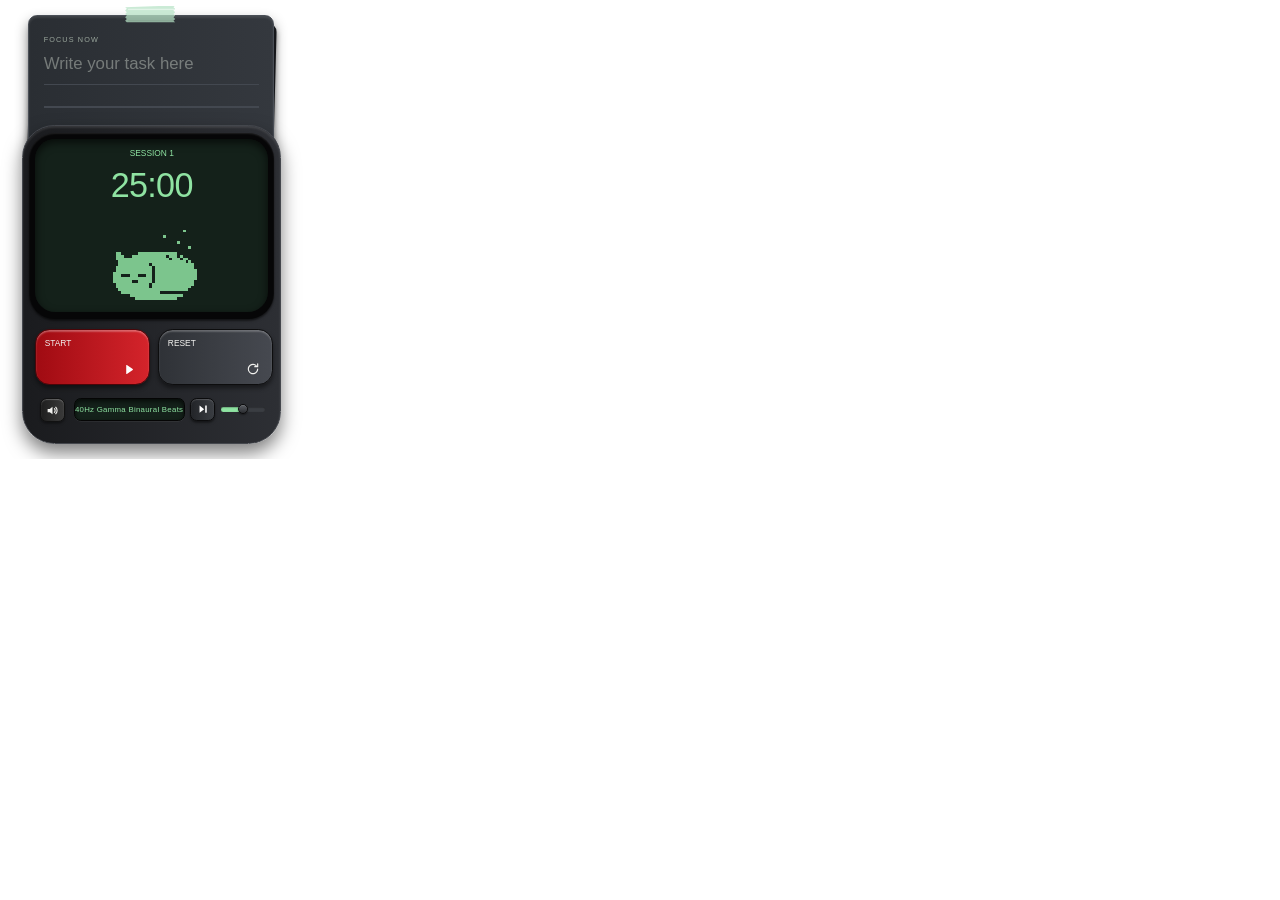
==== demo/app.html @ 2cba122a "Initial commit: pomeowdoro-landing Co-Authored-By: Claude Sonnet 5.5 <noreply@anthropic.com>" ====
<!doctype html>
<html><head><meta charset="utf-8"><title>Pomeowdoro</title>
<style>
*{box-sizing:border-box;margin:0}
html,body{background:transparent;overflow:hidden;font-family:Inter,'Segoe UI',sans-serif;user-select:none}
#app{position:relative;width:540px;height:819px;-webkit-app-region:drag;zoom:.56}
.play,.play *{cursor:none !important}
#ball{width:16px;height:16px;border-radius:50%;background:radial-gradient(circle at 35% 30%,#e4ffe9,#8fe3a2 60%);box-shadow:0 0 10px rgba(143,227,162,.7);display:none;pointer-events:none;z-index:5}
#song{left:132px;top:511px;width:198px;height:42px;border-radius:12px;background:#14211a;border:2px solid #050505;box-shadow:inset 0 4px 10px rgba(0,0,0,.7),0 1px 0 rgba(255,255,255,.1);overflow:hidden;color:#8fe3a2;font-size:14px;line-height:38px;white-space:nowrap;letter-spacing:.5px}
#songt{display:inline-block;padding-left:12px}
#songt.mq{animation:mq 9s linear infinite;padding-left:0}
@keyframes mq{from{transform:translateX(198px)}to{transform:translateX(-100%)}}
#next{left:340px;top:511px;width:44px;height:42px;border:1px solid #0b0b0c;border-radius:12px;background:linear-gradient(to left,#3a3d42,#222428);box-shadow:0 3px 4px rgba(0,0,0,.5),inset 0 2px 2px rgba(255,255,255,.18);cursor:pointer;padding:0;display:flex;align-items:center;justify-content:center}
#next:active{transform:translateY(2px)}
#vol{left:394px;top:520px;width:80px;height:24px;-webkit-appearance:none;background:transparent;cursor:pointer;margin:0}
#vol::-webkit-slider-runnable-track{height:8px;border-radius:4px;background:linear-gradient(to right,#8fe3a2 var(--v,50%),#3a3d42 var(--v,50%));box-shadow:inset 0 1px 2px rgba(0,0,0,.4)}
#vol::-webkit-slider-thumb{-webkit-appearance:none;width:18px;height:18px;margin-top:-5px;border-radius:50%;background:linear-gradient(#5a5d63,#2a2c30);border:1px solid #0b0b0c;box-shadow:0 2px 3px rgba(0,0,0,.4),inset 0 1px 1px rgba(255,255,255,.3)}
#time{background:transparent;border:0;outline:0;font-family:inherit;padding:0;cursor:text;height:75px}
#time:read-only{cursor:default}
#time:focus{background:rgba(143,227,162,.12);border-radius:12px}
#lcdhit{left:63px;top:50px;width:416px;height:308px;-webkit-app-region:no-drag}
#cat{will-change:transform;transform-origin:50% 100%}
#fin{left:63px;top:50px;width:416px;height:308px;border-radius:36px;background:rgba(143,227,162,.96);color:#10231a;text-align:center;opacity:0;pointer-events:none;transform:scale(.9);transition:opacity .35s,transform .35s;-webkit-app-region:no-drag;display:flex;flex-direction:column;justify-content:center;gap:10px}
#fin.on{opacity:1;pointer-events:auto;transform:scale(1)}
#fin small{font-size:15px;letter-spacing:3px}
#fin b{font-weight:400;font-size:52px;letter-spacing:-1px;animation:blink 1s steps(2) infinite}
#fin i{font-style:normal;font-size:14px;opacity:.8}
@keyframes blink{50%{opacity:.35}}
.abs{position:absolute}
button,input{-webkit-app-region:no-drag}
.paper-back{left:51.56px;top:36px;width:440px;height:246px;background:#1b1d21;border-radius:16px;box-shadow:0 6px 10px rgba(0,0,0,.4);transform:rotate(1.5deg)}
.paper{left:50px;top:26px;width:440px;height:250px;border:2px solid #4a4f57;border-radius:16px;box-shadow:0 12px 22px rgba(0,0,0,.45),inset 0 3px 4px rgba(255,255,255,.1);background:linear-gradient(to left,#34383e,#2a2e33)}
.line{left:78px;width:384px;height:2px;background:#434850}
.lbl{left:78px;top:62px;font-size:13px;letter-spacing:2px;color:#9aa69c}
#task{left:78px;top:92px;width:384px;font:400 30px Inter,'Segoe UI',sans-serif;color:#e3eadf;background:transparent;border:0;outline:0;padding:0;height:44px}
#task::placeholder{color:#e3eadf;opacity:.4}
.device{left:0;top:199px;width:540px;height:620px}
.casing{left:40px;top:24px;width:462px;height:570px;border:2px solid #44474d;border-radius:58px;box-shadow:0 16px 32px rgba(0,0,0,.5),inset 0 3px 4px rgba(255,255,255,.12);background:linear-gradient(to left,#2d2f34,#1a1b1e)}
.bezel{left:52px;top:38px;width:438px;height:333px;border-radius:46px;background:#060607;box-shadow:0 3px 4px rgba(0,0,0,.6),inset 0 2px 3px rgba(255,255,255,.1)}
.lcd{left:63px;top:50px;width:416px;height:308px;border-radius:36px;background:#14211a;box-shadow:inset 0 6px 16px rgba(0,0,0,.65)}
.btn{border-radius:26px;cursor:pointer;padding:0;text-align:left;font:400 15px Inter,'Segoe UI',sans-serif;color:#f2f2ef;transition:transform .08s,filter .08s}
.btn:active{transform:translateY(3px);filter:brightness(.9)}
#pause{left:63px;top:388px;width:204px;height:100px;border:2px solid #4a0508;background:linear-gradient(to left,#d4242b,#a00b12);box-shadow:0 6px 8px rgba(0,0,0,.44),inset 0 3px 3px rgba(255,255,255,.33)}
#reset{left:283px;top:388px;width:204px;height:100px;border:2px solid #0d0d0e;background:linear-gradient(to left,#464950,#2f3237);box-shadow:0 6px 8px rgba(0,0,0,.44),inset 0 3px 3px rgba(255,255,255,.25)}
#sound{left:72px;top:511px;width:44px;height:44px;border:1px solid #111;border-radius:12px;background:linear-gradient(to left,#3a3a3a,#1e1e1e);box-shadow:0 3px 4px rgba(0,0,0,.38),inset 0 2px 2px rgba(255,255,255,.25);cursor:pointer}
.btn span{position:absolute;left:15px;top:14px}
.ic{position:absolute;pointer-events:none}
.t{color:#8fe3a2;text-align:center;left:63px;width:416px}
#sess{top:66px;font-size:15px}
#time{top:93px;font-size:61px;letter-spacing:-1.3px;line-height:75px}
#cat{left:172px;top:204px;width:200px;height:138px;opacity:.85;object-fit:contain;image-rendering:pixelated}
.sys{top:6px;width:28px;height:28px;border-radius:14px;border:0;background:rgba(255,255,255,.14);color:#fff;font-size:16px;line-height:28px;cursor:pointer;opacity:.6}
.sys:hover{opacity:1}
.sys{display:none}html,body{background:transparent}</style></head><body>
<div id="app">
  <div id="paperwrap" class="abs" style="left:0;top:0;width:540px;height:290px;transition:transform .9s ease">
  <div class="abs paper-back"></div>
  <div class="abs paper"></div>
  <div class="abs line" style="top:150px"></div><div class="abs line" style="top:190px"></div><div class="abs line" style="top:230px"></div>
  <div class="abs lbl">FOCUS NOW</div>
  <input id="task" class="abs" placeholder="Write your task here" maxlength="40" spellcheck="false">
  <img class="abs" src="assets/tape.svg" style="left:222px;top:10px;width:96px;height:32px">
  </div>
  <button class="abs sys" style="left:462px" onclick="W('min')">&minus;</button>
  <button class="abs sys" style="left:496px" onclick="W('close')">&times;</button>

  <div class="abs device">
    <div class="abs casing"></div><div class="abs bezel"></div><div class="abs lcd"></div><div id="lcdhit" class="abs"></div>
    <div id="sess" class="abs t">SESSION 1</div>
    <canvas id="cat" class="abs" width="320" height="220" style="pointer-events:none"></canvas>
    <input id="time" class="abs t" value="25:00" spellcheck="false" title="Click to edit time (e.g. 30 or 12:30)">
    <div id="fin" class="abs"><small id="fa"></small><b id="fb"></b><i id="fc"></i></div>
    <button id="pause" class="abs btn"><span id="plabel">START</span><img id="picon" class="ic" src="assets/play.svg" style="left:157px;top:62px;width:18px;height:18px"></button>
    <button id="reset" class="abs btn"><span>RESET</span><img class="ic" src="assets/reset.svg" style="left:155px;top:58px;width:24px;height:24px"></button>
    <button id="sound" class="abs"><img id="sicon" class="ic" src="assets/sound.svg" style="left:8px;top:9px;width:24px;height:24px"></button>
    <div id="song" class="abs"><span id="songt"></span></div>
    <button id="next" class="abs" title="Next song"><svg width="22" height="22" viewBox="0 0 24 24" fill="#fff" style="display:block"><path d="M5 5l9 7-9 7zM16 5h3v14h-3z"/></svg></button>
    <input id="vol" class="abs" type="range" min="0" max="100" value="50" title="Volume">
    <div id="ball" class="abs"></div>
  </div>
</div>
<script src="../sprites.js"></script><script>window.require=()=>({ipcRenderer:{send(){}}});document.getElementById("app").style.zoom=new URLSearchParams(location.search).get("z")||.56;</script><script>const {ipcRenderer}=require('electron');
const W=a=>ipcRenderer.send('win',a);
let FOCUS=+localStorage.getItem('focus')||25*60,BREAK=+localStorage.getItem('break')||5*60;
let session=1,isBreak=false,left=FOCUS,running=false,timer=null,sound=true,endAt=0;
const $=id=>document.getElementById(id);
function fmt(s){return String(Math.floor(s/60)).padStart(2,'0')+':'+String(s%60).padStart(2,'0')}
function render(){
  $('time').value=fmt(left);$('time').readOnly=running;
  const prog=isBreak?1:Math.min(1,Math.max(0,(FOCUS-left)/FOCUS));
  $('paperwrap').style.transform='translateY('+(prog*250)+'px)';
  $('sess').textContent=isBreak?'BREAK':'SESSION '+session;
  $('plabel').textContent=running?'PAUSE':'START';
  $('picon').src=running?'assets/pause.svg':'assets/play.svg';
  document.title=fmt(left)+' - Pomeowdoro';
}
function beep(){
  if(!sound)return;
  try{const c=new AudioContext();[0,.25,.5].forEach(t=>{const o=c.createOscillator(),g=c.createGain();
    o.frequency.value=880;o.connect(g);g.connect(c.destination);g.gain.setValueAtTime(.2,c.currentTime+t);
    g.gain.exponentialRampToValueAtTime(.001,c.currentTime+t+.2);o.start(c.currentTime+t);o.stop(c.currentTime+t+.2)})}catch(e){}
}
function tick(){
  left=Math.max(0,Math.round((endAt-Date.now())/1000));
  if(left<=0){beep();
    if(isBreak){showFin('BREAK','OVER!','Let\u0027s focus again');isBreak=false;session++;left=FOCUS}
    else{showFin('SESSION '+session,'FINISHED!','Time for a break');isBreak=true;left=BREAK}
    endAt=Date.now()+left*1000}
  render();
}
function toggle(){
  running=!running;
  if(running){endAt=Date.now()+left*1000;timer=setInterval(tick,250)}else clearInterval(timer);
  render();
}
function blip(seq){
  if(!sound)return;
  try{const c=new AudioContext();seq.forEach(([f,t])=>{const o=c.createOscillator(),g=c.createGain();o.type='square';
    o.frequency.value=f;o.connect(g);g.connect(c.destination);g.gain.setValueAtTime(.08,c.currentTime+t);
    g.gain.exponentialRampToValueAtTime(.001,c.currentTime+t+.09);o.start(c.currentTime+t);o.stop(c.currentTime+t+.1)})}catch(e){}
}
const time=$('time');
time.onfocus=()=>time.select();
time.onkeydown=e=>{if(e.key==='Enter')time.blur()};
time.onblur=()=>{
  if(running){render();return}
  const m=time.value.trim().match(/^(\d{1,3})(?::(\d{1,2}))?$/);
  if(m){const s=Math.min(+m[1]*60+(+m[2]||0),180*60);
    if(s>0){left=s;if(isBreak){BREAK=s;localStorage.setItem('break',s)}else{FOCUS=s;localStorage.setItem('focus',s)}}}
  render();
};
$('pause').onclick=()=>{blip(running?[[500,0],[350,.08]]:[[600,0],[900,.08]]);toggle();syncMusic()};
$('reset').onclick=()=>{blip([[700,0],[500,.08],[350,.16]]);clearInterval(timer);running=false;isBreak=false;session=1;left=FOCUS;render();syncMusic()};
// ---- musik ----
const TRACKS=[
  {t:'40Hz Gamma Binaural Beats',f:'assets/music/gamma.ogg'},
  {t:'Lofi Study Room',f:'assets/music/lofi.ogg'},
  {t:'Rain & Thunderstorm',f:'assets/music/rain.ogg'}];
const audio=new Audio();audio.loop=true;audio.preload='none';
let ti=Math.min(TRACKS.length-1,+localStorage.getItem('track')||0);
function setSong(){
  const el=$('songt');el.classList.remove('mq');
  el.textContent=(running&&sound?'\u266A ':'')+TRACKS[ti].t;
  if(el.scrollWidth>186){el.textContent+='     ';el.classList.add('mq')}
}
function loadTrack(){audio.src=TRACKS[ti].f;localStorage.setItem('track',ti)}
function syncMusic(){
  if(!audio.src)loadTrack();
  if(running&&sound){audio.play().catch(()=>{})}else audio.pause();
  setSong();
}
$('next').onclick=()=>{ti=(ti+1)%TRACKS.length;loadTrack();syncMusic();blip([[800,0]])};
const vol=$('vol');
function setVol(){audio.volume=vol.value/100;vol.style.setProperty('--v',vol.value+'%');localStorage.setItem('vol',vol.value)}
vol.value=localStorage.getItem('vol')??50;vol.oninput=setVol;setVol();
setSong();
$('sound').onclick=()=>{sound=!sound;$('sicon').src=sound?'assets/sound.svg':'assets/mute.svg';syncMusic()};
$('task').value=localStorage.getItem('task')||'';
$('task').oninput=e=>localStorage.setItem('task',e.target.value);
render();

// "SESSION FINISHED" overlay
let finTimer=null;
function showFin(a,b,c){
  $('fa').textContent=a;$('fb').textContent=b;$('fc').textContent=c;
  $('fin').classList.add('on');clearTimeout(finTimer);finTimer=setTimeout(hideFin,4000);
}
function hideFin(){$('fin').classList.remove('on')}
$('fin').onclick=hideFin;

// kucing: tidur -> bangun (nguap, melek, rentang) -> ngejar kursor -> duduk -> balik tidur
const lcd=document.querySelector('.lcd'),cat=$('cat'),cx=cat.getContext('2d');
const sleepImg=new Image();sleepImg.onload=()=>{drawn=''};sleepImg.src='assets/cat.png';
let st='sleep',pos={x:0,y:0},face=1,mouse=null,lastIn=0,stT=0,dist=0,lastT=0,drawn='';
function setSt(s,t){st=s;stT=t}
const ball=$('ball');
function hideBall(){ball.style.display='none';document.body.classList.remove('play')}
document.addEventListener('mousemove',e=>{
  const r=lcd.getBoundingClientRect();
  if(e.clientX<r.left||e.clientX>r.right||e.clientY<r.top||e.clientY>r.bottom){mouse=null;hideBall();return}
  const k=r.width/416,bx=(e.clientX-r.left)/k,by=(e.clientY-r.top)/k;
  // kursor jadi bola mainan (kecuali saat di atas angka waktu, supaya bisa diedit)
  const onTime=e.target===time;
  document.body.classList.toggle('play',!onTime);
  ball.style.display=onTime?'none':'block';
  ball.style.left=(63+bx-8)+'px';ball.style.top=(50+by-8)+'px';
  // area main kucing di bawah angka waktu: offset badan kucing dari tempat tidurnya
  mouse={x:Math.max(-109,Math.min(107,bx-209)),y:Math.max(-40,Math.min(22,by-241))};
  lastIn=performance.now();
});
document.addEventListener('mouseleave',()=>{mouse=null;hideBall()});
function draw(key,fn){if(drawn===key)return;drawn=key;fn()}
function drawPoseKey(p,o){draw(p+JSON.stringify(o),()=>paintGrid(cx,poseGrid(p,o)))}
let goal=null,tgtLast={x:0,y:0};
(function loop(t){
  const dt=Math.min(.05,(t-lastT)/1000||0);lastT=t;
  const el=t-stT;
  if(st==='sleep'){
    face=1;
    if(sleepImg.naturalWidth)draw('sleep',()=>{cx.clearRect(0,0,320,220);cx.drawImage(sleepImg,0,0);
      cx.globalCompositeOperation='source-in';cx.fillStyle=CAT_COLOR;cx.fillRect(0,0,320,220);cx.globalCompositeOperation='source-over'});
    if(mouse)setSt('wake1',t);
  }else if(st==='wake1'){        // bangun: duduk, nguap
    drawPoseKey('sit',{eyes:'closed',yawn:el>300&&el<900});
    if(el>1100)setSt('wake2',t);
  }else if(st==='wake2'){        // melek
    drawPoseKey('sit',{eyes:'open'});
    if(el>450)setSt('wake3',t);
  }else if(st==='wake3'){        // rentangin badan
    drawPoseKey('stretch',{});
    if(el>800)setSt('idle',t);
  }else if(st==='idle'){         // duduk, ekor kibas, lihat kursor
    drawPoseKey('sit',{eyes:'open',wag:Math.floor(t/350)%2});
    const cxm=pos.x+100;
    if(mouse){
      const dx=mouse.x-pos.x,dy=mouse.y-pos.y;
      if(Math.abs(dx)>6)face=dx>0?1:-1;
      if(Math.hypot(dx,dy)>40&&el>350){goal='mouse';setSt('run',t)}
    }else if(t-lastIn>2500){goal='home';setSt('run',t)}
  }else if(st==='run'){
    const tgt=goal==='home'?{x:0,y:0}:(mouse||tgtLast);
    if(mouse)tgtLast={...mouse};
    const dx=tgt.x-pos.x,dy=tgt.y-pos.y,d=Math.hypot(dx,dy);
    if(Math.abs(dx)>6)face=dx>0?1:-1;
    const vmax=goal==='home'?150:230;
    const v=Math.min(vmax,Math.max(40,d*4),60+el*0.5);   // akselerasi pelan lalu ngerem pas dekat
    const step=Math.min(d,v*dt);
    if(d>0.5){pos.x+=dx/d*step;pos.y+=dy/d*step;dist+=step}
    drawPoseKey('run',{frame:Math.floor(dist/9)%4});
    if(goal==='mouse'&&!mouse&&t-lastIn>2500)goal='home';
    if(d<(goal==='home'?2:22)){setSt(goal==='home'?'sleepy':'idle',t)}
  }else if(st==='sleepy'){       // ngantuk lalu tidur
    face=1;drawPoseKey('sit',{eyes:'closed'});
    if(mouse)setSt('wake2',t);else if(el>900){setSt('sleep',t);drawn=''}
  }
  cat.style.transform=`translate(${pos.x}px,${pos.y}px) scaleX(${face})`;
  requestAnimationFrame(loop);
})(0);

</script></body></html>
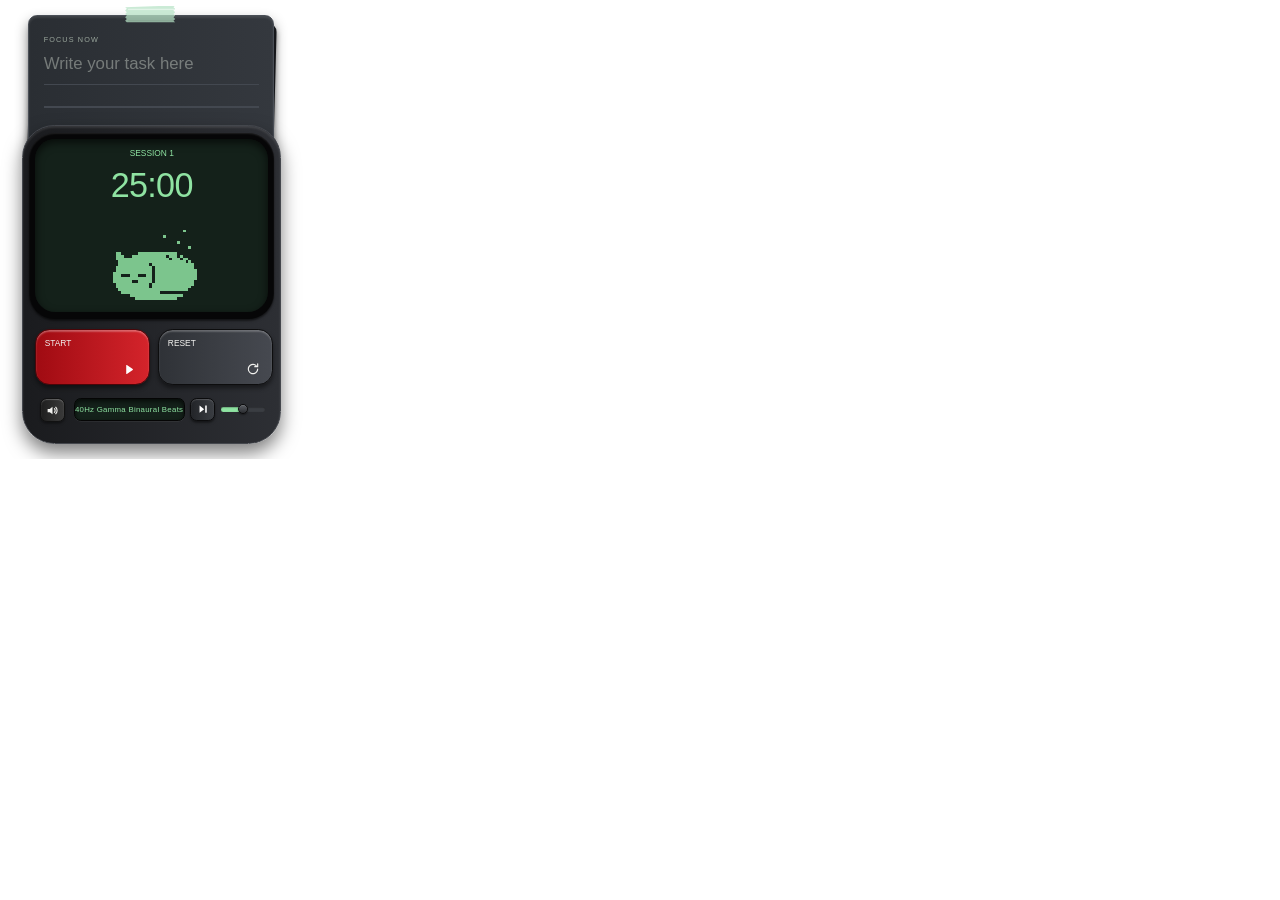
==== commit b4905850: "Link download to GitHub Release, update music copy Co-Authored-By: Claude Sonnet 5.5 <noreply@anthro" ====
--- a/demo/app.html
+++ b/demo/app.html
@@ -134,8 +134,8 @@
 // ---- musik ----
 const TRACKS=[
   {t:'40Hz Gamma Binaural Beats',f:'assets/music/gamma.ogg'},
-  {t:'Lofi Study Room',f:'assets/music/lofi.ogg'},
-  {t:'Rain & Thunderstorm',f:'assets/music/rain.ogg'}];
+  {t:'Brown Noise',f:'assets/music/lofi.ogg'},
+  {t:'Rain Noise',f:'assets/music/rain.ogg'}];
 const audio=new Audio();audio.loop=true;audio.preload='none';
 let ti=Math.min(TRACKS.length-1,+localStorage.getItem('track')||0);
 function setSong(){
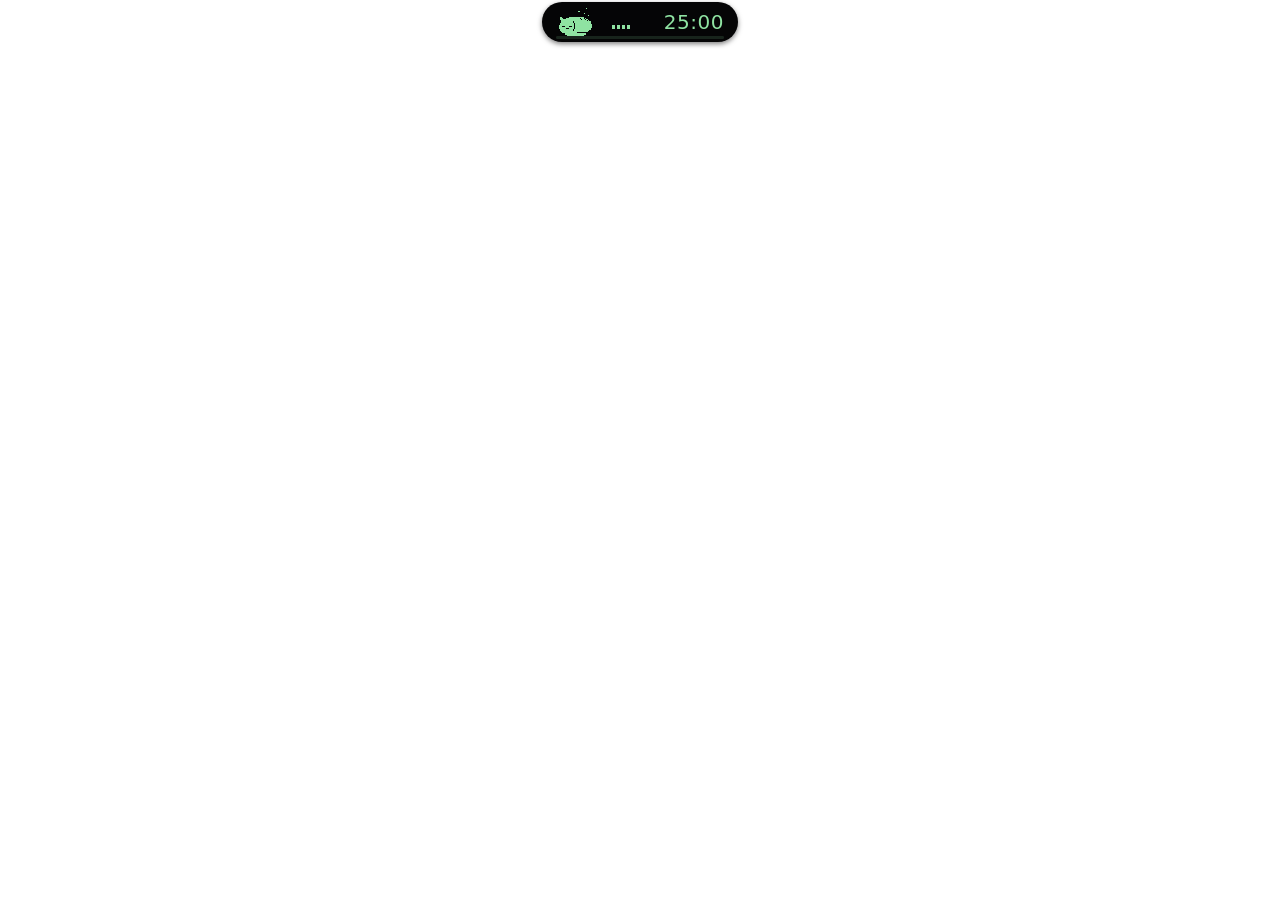
==== commit c840a289: "Landing page for Pomeowdoro 2.0 (focus island) - Hero: live demo runs the real island UI (Tauri API " ====
--- a/demo/app.html
+++ b/demo/app.html
@@ -1,241 +1,96 @@
 <!doctype html>
-<html><head><meta charset="utf-8"><title>Pomeowdoro</title>
-<style>
-*{box-sizing:border-box;margin:0}
-html,body{background:transparent;overflow:hidden;font-family:Inter,'Segoe UI',sans-serif;user-select:none}
-#app{position:relative;width:540px;height:819px;-webkit-app-region:drag;zoom:.56}
-.play,.play *{cursor:none !important}
-#ball{width:16px;height:16px;border-radius:50%;background:radial-gradient(circle at 35% 30%,#e4ffe9,#8fe3a2 60%);box-shadow:0 0 10px rgba(143,227,162,.7);display:none;pointer-events:none;z-index:5}
-#song{left:132px;top:511px;width:198px;height:42px;border-radius:12px;background:#14211a;border:2px solid #050505;box-shadow:inset 0 4px 10px rgba(0,0,0,.7),0 1px 0 rgba(255,255,255,.1);overflow:hidden;color:#8fe3a2;font-size:14px;line-height:38px;white-space:nowrap;letter-spacing:.5px}
-#songt{display:inline-block;padding-left:12px}
-#songt.mq{animation:mq 9s linear infinite;padding-left:0}
-@keyframes mq{from{transform:translateX(198px)}to{transform:translateX(-100%)}}
-#next{left:340px;top:511px;width:44px;height:42px;border:1px solid #0b0b0c;border-radius:12px;background:linear-gradient(to left,#3a3d42,#222428);box-shadow:0 3px 4px rgba(0,0,0,.5),inset 0 2px 2px rgba(255,255,255,.18);cursor:pointer;padding:0;display:flex;align-items:center;justify-content:center}
-#next:active{transform:translateY(2px)}
-#vol{left:394px;top:520px;width:80px;height:24px;-webkit-appearance:none;background:transparent;cursor:pointer;margin:0}
-#vol::-webkit-slider-runnable-track{height:8px;border-radius:4px;background:linear-gradient(to right,#8fe3a2 var(--v,50%),#3a3d42 var(--v,50%));box-shadow:inset 0 1px 2px rgba(0,0,0,.4)}
-#vol::-webkit-slider-thumb{-webkit-appearance:none;width:18px;height:18px;margin-top:-5px;border-radius:50%;background:linear-gradient(#5a5d63,#2a2c30);border:1px solid #0b0b0c;box-shadow:0 2px 3px rgba(0,0,0,.4),inset 0 1px 1px rgba(255,255,255,.3)}
-#time{background:transparent;border:0;outline:0;font-family:inherit;padding:0;cursor:text;height:75px}
-#time:read-only{cursor:default}
-#time:focus{background:rgba(143,227,162,.12);border-radius:12px}
-#lcdhit{left:63px;top:50px;width:416px;height:308px;-webkit-app-region:no-drag}
-#cat{will-change:transform;transform-origin:50% 100%}
-#fin{left:63px;top:50px;width:416px;height:308px;border-radius:36px;background:rgba(143,227,162,.96);color:#10231a;text-align:center;opacity:0;pointer-events:none;transform:scale(.9);transition:opacity .35s,transform .35s;-webkit-app-region:no-drag;display:flex;flex-direction:column;justify-content:center;gap:10px}
-#fin.on{opacity:1;pointer-events:auto;transform:scale(1)}
-#fin small{font-size:15px;letter-spacing:3px}
-#fin b{font-weight:400;font-size:52px;letter-spacing:-1px;animation:blink 1s steps(2) infinite}
-#fin i{font-style:normal;font-size:14px;opacity:.8}
-@keyframes blink{50%{opacity:.35}}
-.abs{position:absolute}
-button,input{-webkit-app-region:no-drag}
-.paper-back{left:51.56px;top:36px;width:440px;height:246px;background:#1b1d21;border-radius:16px;box-shadow:0 6px 10px rgba(0,0,0,.4);transform:rotate(1.5deg)}
-.paper{left:50px;top:26px;width:440px;height:250px;border:2px solid #4a4f57;border-radius:16px;box-shadow:0 12px 22px rgba(0,0,0,.45),inset 0 3px 4px rgba(255,255,255,.1);background:linear-gradient(to left,#34383e,#2a2e33)}
-.line{left:78px;width:384px;height:2px;background:#434850}
-.lbl{left:78px;top:62px;font-size:13px;letter-spacing:2px;color:#9aa69c}
-#task{left:78px;top:92px;width:384px;font:400 30px Inter,'Segoe UI',sans-serif;color:#e3eadf;background:transparent;border:0;outline:0;padding:0;height:44px}
-#task::placeholder{color:#e3eadf;opacity:.4}
-.device{left:0;top:199px;width:540px;height:620px}
-.casing{left:40px;top:24px;width:462px;height:570px;border:2px solid #44474d;border-radius:58px;box-shadow:0 16px 32px rgba(0,0,0,.5),inset 0 3px 4px rgba(255,255,255,.12);background:linear-gradient(to left,#2d2f34,#1a1b1e)}
-.bezel{left:52px;top:38px;width:438px;height:333px;border-radius:46px;background:#060607;box-shadow:0 3px 4px rgba(0,0,0,.6),inset 0 2px 3px rgba(255,255,255,.1)}
-.lcd{left:63px;top:50px;width:416px;height:308px;border-radius:36px;background:#14211a;box-shadow:inset 0 6px 16px rgba(0,0,0,.65)}
-.btn{border-radius:26px;cursor:pointer;padding:0;text-align:left;font:400 15px Inter,'Segoe UI',sans-serif;color:#f2f2ef;transition:transform .08s,filter .08s}
-.btn:active{transform:translateY(3px);filter:brightness(.9)}
-#pause{left:63px;top:388px;width:204px;height:100px;border:2px solid #4a0508;background:linear-gradient(to left,#d4242b,#a00b12);box-shadow:0 6px 8px rgba(0,0,0,.44),inset 0 3px 3px rgba(255,255,255,.33)}
-#reset{left:283px;top:388px;width:204px;height:100px;border:2px solid #0d0d0e;background:linear-gradient(to left,#464950,#2f3237);box-shadow:0 6px 8px rgba(0,0,0,.44),inset 0 3px 3px rgba(255,255,255,.25)}
-#sound{left:72px;top:511px;width:44px;height:44px;border:1px solid #111;border-radius:12px;background:linear-gradient(to left,#3a3a3a,#1e1e1e);box-shadow:0 3px 4px rgba(0,0,0,.38),inset 0 2px 2px rgba(255,255,255,.25);cursor:pointer}
-.btn span{position:absolute;left:15px;top:14px}
-.ic{position:absolute;pointer-events:none}
-.t{color:#8fe3a2;text-align:center;left:63px;width:416px}
-#sess{top:66px;font-size:15px}
-#time{top:93px;font-size:61px;letter-spacing:-1.3px;line-height:75px}
-#cat{left:172px;top:204px;width:200px;height:138px;opacity:.85;object-fit:contain;image-rendering:pixelated}
-.sys{top:6px;width:28px;height:28px;border-radius:14px;border:0;background:rgba(255,255,255,.14);color:#fff;font-size:16px;line-height:28px;cursor:pointer;opacity:.6}
-.sys:hover{opacity:1}
-.sys{display:none}html,body{background:transparent}</style></head><body>
-<div id="app">
-  <div id="paperwrap" class="abs" style="left:0;top:0;width:540px;height:290px;transition:transform .9s ease">
-  <div class="abs paper-back"></div>
-  <div class="abs paper"></div>
-  <div class="abs line" style="top:150px"></div><div class="abs line" style="top:190px"></div><div class="abs line" style="top:230px"></div>
-  <div class="abs lbl">FOCUS NOW</div>
-  <input id="task" class="abs" placeholder="Write your task here" maxlength="40" spellcheck="false">
-  <img class="abs" src="assets/tape.svg" style="left:222px;top:10px;width:96px;height:32px">
+<html lang="en"><head>
+<meta charset="utf-8">
+<title>Pomeowdoro</title>
+<link rel="stylesheet" href="style.css">
+<style>html,body{background:transparent}</style></head><body>
+<div id="island">
+  <!-- collapsed pill -->
+  <div id="pill">
+    <canvas id="pcat" width="320" height="220"></canvas>
+    <div id="pmid"><span id="ptask"></span><span id="peq" class="eq" hidden><i></i><i></i><i></i><i></i></span></div>
+    <span id="ptime">25:00</span>
+    <div id="pbar"><i></i></div>
   </div>
-  <button class="abs sys" style="left:462px" onclick="W('min')">&minus;</button>
-  <button class="abs sys" style="left:496px" onclick="W('close')">&times;</button>
 
-  <div class="abs device">
-    <div class="abs casing"></div><div class="abs bezel"></div><div class="abs lcd"></div><div id="lcdhit" class="abs"></div>
-    <div id="sess" class="abs t">SESSION 1</div>
-    <canvas id="cat" class="abs" width="320" height="220" style="pointer-events:none"></canvas>
-    <input id="time" class="abs t" value="25:00" spellcheck="false" title="Click to edit time (e.g. 30 or 12:30)">
-    <div id="fin" class="abs"><small id="fa"></small><b id="fb"></b><i id="fc"></i></div>
-    <button id="pause" class="abs btn"><span id="plabel">START</span><img id="picon" class="ic" src="assets/play.svg" style="left:157px;top:62px;width:18px;height:18px"></button>
-    <button id="reset" class="abs btn"><span>RESET</span><img class="ic" src="assets/reset.svg" style="left:155px;top:58px;width:24px;height:24px"></button>
-    <button id="sound" class="abs"><img id="sicon" class="ic" src="assets/sound.svg" style="left:8px;top:9px;width:24px;height:24px"></button>
-    <div id="song" class="abs"><span id="songt"></span></div>
-    <button id="next" class="abs" title="Next song"><svg width="22" height="22" viewBox="0 0 24 24" fill="#fff" style="display:block"><path d="M5 5l9 7-9 7zM16 5h3v14h-3z"/></svg></button>
-    <input id="vol" class="abs" type="range" min="0" max="100" value="50" title="Volume">
-    <div id="ball" class="abs"></div>
+  <!-- expanded panel -->
+  <div id="panel">
+    <div id="tabs">
+      <button data-p="focus" class="on" title="Focus"><svg width="15" height="15" viewBox="0 0 24 24" fill="none" stroke="currentColor" stroke-width="2" stroke-linecap="round" stroke-linejoin="round"><circle cx="12" cy="13" r="8"/><path d="M12 9v4l2.5 2M9 2h6"/></svg><span>Focus</span></button>
+      <button data-p="music" title="Music"><svg width="15" height="15" viewBox="0 0 24 24" fill="none" stroke="currentColor" stroke-width="2" stroke-linecap="round" stroke-linejoin="round"><path d="M9 18V5l11-2v13"/><circle cx="6" cy="18" r="3"/><circle cx="17" cy="16" r="3"/></svg><span>Music</span></button>
+      <button data-p="shelf" title="Shelf"><svg width="15" height="15" viewBox="0 0 24 24" fill="none" stroke="currentColor" stroke-width="2" stroke-linecap="round" stroke-linejoin="round"><path d="M3 13l3-8h12l3 8v6a1 1 0 0 1-1 1H4a1 1 0 0 1-1-1z"/><path d="M3 13h5l1 3h6l1-3h5"/></svg><span>Shelf</span></button>
+      <button data-p="set" title="Settings"><svg width="15" height="15" viewBox="0 0 24 24" fill="none" stroke="currentColor" stroke-width="2" stroke-linecap="round" stroke-linejoin="round"><circle cx="12" cy="12" r="3"/><path d="M19.4 15a1.7 1.7 0 0 0 .3 1.8l.1.1a2 2 0 1 1-2.8 2.8l-.1-.1a1.7 1.7 0 0 0-1.8-.3 1.7 1.7 0 0 0-1 1.5V21a2 2 0 1 1-4 0v-.1a1.7 1.7 0 0 0-1.1-1.5 1.7 1.7 0 0 0-1.8.3l-.1.1a2 2 0 1 1-2.8-2.8l.1-.1a1.7 1.7 0 0 0 .3-1.8 1.7 1.7 0 0 0-1.5-1H3a2 2 0 1 1 0-4h.1a1.7 1.7 0 0 0 1.5-1.1 1.7 1.7 0 0 0-.3-1.8l-.1-.1a2 2 0 1 1 2.8-2.8l.1.1a1.7 1.7 0 0 0 1.8.3H9a1.7 1.7 0 0 0 1-1.5V3a2 2 0 1 1 4 0v.1a1.7 1.7 0 0 0 1 1.5 1.7 1.7 0 0 0 1.8-.3l.1-.1a2 2 0 1 1 2.8 2.8l-.1.1a1.7 1.7 0 0 0-.3 1.8V9a1.7 1.7 0 0 0 1.5 1H21a2 2 0 1 1 0 4h-.1a1.7 1.7 0 0 0-1.5 1z"/></svg><span>Settings</span></button>
+    </div>
+
+    <section id="pg-focus" class="pg on">
+      <div id="fgrid">
+        <div id="tcol">
+          <div id="tseg"><button data-v="today" class="on">Today <b id="cT">0</b></button><button data-v="all">All <b id="cA">0</b></button></div>
+          <div id="tadd"><input id="tin" placeholder="What will you do?" maxlength="60" spellcheck="false"><button id="tdate" title="Set a deadline"><svg width="16" height="16" viewBox="0 0 24 24" fill="none" stroke="currentColor" stroke-width="2" stroke-linecap="round" stroke-linejoin="round"><rect x="3" y="5" width="18" height="16" rx="2"/><path d="M3 10h18M8 3v4M16 3v4"/></svg><span id="tdl"></span></button><input type="date" id="tdp" tabindex="-1"></div>
+          <ul id="tlist"></ul>
+          <div id="tnone"></div>
+        </div>
+        <div id="fcol">
+          <div id="lcd">
+            <div id="sess">Session</div>
+            <input id="time" value="25:00" spellcheck="false" title="Click to edit time (e.g. 30 or 12:30)">
+            <canvas id="cat" width="320" height="220"></canvas>
+            <div id="ball"></div>
+          </div>
+          <div id="curtask"><span class="cl">Focusing on</span><span id="curname">Pick a task on the left</span></div>
+          <div id="btns">
+            <button id="go" class="btn red"><span id="golabel">Start</span><svg id="goicon" width="16" height="16" viewBox="0 0 18 18"><path d="M4 2.5v13a.8.8 0 0 0 1.2.7l10.5-6.5a.8.8 0 0 0 0-1.4L5.2 1.8A.8.8 0 0 0 4 2.5z" fill="#fff"/></svg></button>
+            <button id="reset" class="btn grey"><span>Reset</span><svg width="20" height="20" viewBox="0 0 24 24" fill="none" stroke="#fff" stroke-width="2" stroke-linecap="round"><path d="M20 12a8 8 0 1 1-2.6-5.9"/><path d="M20 4v5h-5"/></svg></button>
+          </div>
+        </div>
+      </div>
+    </section>
+    <section id="pg-music" class="pg">
+      <div id="mbox">
+        <div id="mnone">No media playing.<br><small>Start Spotify, YouTube Music or any player and it shows up here.</small></div>
+        <div id="mhave" hidden>
+          <div id="mtitle">—</div><div id="martist"></div>
+          <div id="lyr" hidden><div id="l0"></div><div id="l1"></div><div id="l2"></div></div>
+          <div id="mctl">
+            <button id="mprev" class="rb" title="Previous"><svg width="22" height="22" viewBox="0 0 24 24" fill="#fff"><path d="M19 5l-9 7 9 7zM8 5H5v14h3z"/></svg></button>
+            <button id="mplay" class="rb big" title="Play / Pause"><svg id="mplayico" width="26" height="26" viewBox="0 0 24 24" fill="#fff"><path d="M8 5v14l11-7z"/></svg></button>
+            <button id="mnext" class="rb" title="Next"><svg width="22" height="22" viewBox="0 0 24 24" fill="#fff"><path d="M5 5l9 7-9 7zM16 5h3v14h-3z"/></svg></button>
+          </div>
+        </div>
+      </div>
+    </section>
+
+    <section id="pg-shelf" class="pg">
+      <div id="sbox">
+        <div id="sadd"><input id="sin" placeholder="Paste or type text, then press Enter" maxlength="5000" spellcheck="false"><button id="sbtn" class="mb2">Add</button></div>
+        <ul id="slist"></ul>
+        <div id="snone">Drop files or paste text to hold them for a while.<br><small>Click text to copy it again. Drag files back out. Files are not copied.</small></div>
+      </div>
+    </section>
+
+    <section id="pg-set" class="pg">
+      <div id="setlist">
+        <div class="checks">
+          <label><input type="checkbox" id="s-auto"> Launch at login</label>
+          <label><input type="checkbox" id="s-fs"> Hide in full-screen apps</label>
+          <label><input type="checkbox" id="s-snd"> Timer sounds</label>
+          <label><input type="checkbox" id="s-cat"> Cat animations</label>
+          <label><input type="checkbox" id="s-idle"> Shrink to a thin line when idle</label>
+          <label><input type="checkbox" id="s-ap"> Pause music with the timer</label>
+          <label title="Sends the song title and artist to lrclib.net"><input type="checkbox" id="s-lyr"> Synced lyrics (uses lrclib.net)</label>
+        </div>
+        <div class="selects">
+          <label class="sel"><span>Size</span><select id="s-size"><option value="0.7">Small</option><option value="0.85">Medium-small</option><option value="1">Normal</option><option value="1.2">Large</option></select></label>
+          <label class="sel"><span>Monitor</span><select id="s-mon"></select></label>
+        </div>
+        <div class="row"><button class="btn grey sm" id="quit">Quit Pomeowdoro</button><span class="ver">v2.0.0</span></div>
+      </div>
+    </section>
+
+    <div id="fin"><small id="fa"></small><b id="fb"></b><i id="fc"></i></div>
   </div>
 </div>
-<script src="../sprites.js"></script><script>window.require=()=>({ipcRenderer:{send(){}}});document.getElementById("app").style.zoom=new URLSearchParams(location.search).get("z")||.56;</script><script>const {ipcRenderer}=require('electron');
-const W=a=>ipcRenderer.send('win',a);
-let FOCUS=+localStorage.getItem('focus')||25*60,BREAK=+localStorage.getItem('break')||5*60;
-let session=1,isBreak=false,left=FOCUS,running=false,timer=null,sound=true,endAt=0;
-const $=id=>document.getElementById(id);
-function fmt(s){return String(Math.floor(s/60)).padStart(2,'0')+':'+String(s%60).padStart(2,'0')}
-function render(){
-  $('time').value=fmt(left);$('time').readOnly=running;
-  const prog=isBreak?1:Math.min(1,Math.max(0,(FOCUS-left)/FOCUS));
-  $('paperwrap').style.transform='translateY('+(prog*250)+'px)';
-  $('sess').textContent=isBreak?'BREAK':'SESSION '+session;
-  $('plabel').textContent=running?'PAUSE':'START';
-  $('picon').src=running?'assets/pause.svg':'assets/play.svg';
-  document.title=fmt(left)+' - Pomeowdoro';
-}
-function beep(){
-  if(!sound)return;
-  try{const c=new AudioContext();[0,.25,.5].forEach(t=>{const o=c.createOscillator(),g=c.createGain();
-    o.frequency.value=880;o.connect(g);g.connect(c.destination);g.gain.setValueAtTime(.2,c.currentTime+t);
-    g.gain.exponentialRampToValueAtTime(.001,c.currentTime+t+.2);o.start(c.currentTime+t);o.stop(c.currentTime+t+.2)})}catch(e){}
-}
-function tick(){
-  left=Math.max(0,Math.round((endAt-Date.now())/1000));
-  if(left<=0){beep();
-    if(isBreak){showFin('BREAK','OVER!','Let\u0027s focus again');isBreak=false;session++;left=FOCUS}
-    else{showFin('SESSION '+session,'FINISHED!','Time for a break');isBreak=true;left=BREAK}
-    endAt=Date.now()+left*1000}
-  render();
-}
-function toggle(){
-  running=!running;
-  if(running){endAt=Date.now()+left*1000;timer=setInterval(tick,250)}else clearInterval(timer);
-  render();
-}
-function blip(seq){
-  if(!sound)return;
-  try{const c=new AudioContext();seq.forEach(([f,t])=>{const o=c.createOscillator(),g=c.createGain();o.type='square';
-    o.frequency.value=f;o.connect(g);g.connect(c.destination);g.gain.setValueAtTime(.08,c.currentTime+t);
-    g.gain.exponentialRampToValueAtTime(.001,c.currentTime+t+.09);o.start(c.currentTime+t);o.stop(c.currentTime+t+.1)})}catch(e){}
-}
-const time=$('time');
-time.onfocus=()=>time.select();
-time.onkeydown=e=>{if(e.key==='Enter')time.blur()};
-time.onblur=()=>{
-  if(running){render();return}
-  const m=time.value.trim().match(/^(\d{1,3})(?::(\d{1,2}))?$/);
-  if(m){const s=Math.min(+m[1]*60+(+m[2]||0),180*60);
-    if(s>0){left=s;if(isBreak){BREAK=s;localStorage.setItem('break',s)}else{FOCUS=s;localStorage.setItem('focus',s)}}}
-  render();
-};
-$('pause').onclick=()=>{blip(running?[[500,0],[350,.08]]:[[600,0],[900,.08]]);toggle();syncMusic()};
-$('reset').onclick=()=>{blip([[700,0],[500,.08],[350,.16]]);clearInterval(timer);running=false;isBreak=false;session=1;left=FOCUS;render();syncMusic()};
-// ---- musik ----
-const TRACKS=[
-  {t:'40Hz Gamma Binaural Beats',f:'assets/music/gamma.ogg'},
-  {t:'Brown Noise',f:'assets/music/lofi.ogg'},
-  {t:'Rain Noise',f:'assets/music/rain.ogg'}];
-const audio=new Audio();audio.loop=true;audio.preload='none';
-let ti=Math.min(TRACKS.length-1,+localStorage.getItem('track')||0);
-function setSong(){
-  const el=$('songt');el.classList.remove('mq');
-  el.textContent=(running&&sound?'\u266A ':'')+TRACKS[ti].t;
-  if(el.scrollWidth>186){el.textContent+='     ';el.classList.add('mq')}
-}
-function loadTrack(){audio.src=TRACKS[ti].f;localStorage.setItem('track',ti)}
-function syncMusic(){
-  if(!audio.src)loadTrack();
-  if(running&&sound){audio.play().catch(()=>{})}else audio.pause();
-  setSong();
-}
-$('next').onclick=()=>{ti=(ti+1)%TRACKS.length;loadTrack();syncMusic();blip([[800,0]])};
-const vol=$('vol');
-function setVol(){audio.volume=vol.value/100;vol.style.setProperty('--v',vol.value+'%');localStorage.setItem('vol',vol.value)}
-vol.value=localStorage.getItem('vol')??50;vol.oninput=setVol;setVol();
-setSong();
-$('sound').onclick=()=>{sound=!sound;$('sicon').src=sound?'assets/sound.svg':'assets/mute.svg';syncMusic()};
-$('task').value=localStorage.getItem('task')||'';
-$('task').oninput=e=>localStorage.setItem('task',e.target.value);
-render();
-
-// "SESSION FINISHED" overlay
-let finTimer=null;
-function showFin(a,b,c){
-  $('fa').textContent=a;$('fb').textContent=b;$('fc').textContent=c;
-  $('fin').classList.add('on');clearTimeout(finTimer);finTimer=setTimeout(hideFin,4000);
-}
-function hideFin(){$('fin').classList.remove('on')}
-$('fin').onclick=hideFin;
-
-// kucing: tidur -> bangun (nguap, melek, rentang) -> ngejar kursor -> duduk -> balik tidur
-const lcd=document.querySelector('.lcd'),cat=$('cat'),cx=cat.getContext('2d');
-const sleepImg=new Image();sleepImg.onload=()=>{drawn=''};sleepImg.src='assets/cat.png';
-let st='sleep',pos={x:0,y:0},face=1,mouse=null,lastIn=0,stT=0,dist=0,lastT=0,drawn='';
-function setSt(s,t){st=s;stT=t}
-const ball=$('ball');
-function hideBall(){ball.style.display='none';document.body.classList.remove('play')}
-document.addEventListener('mousemove',e=>{
-  const r=lcd.getBoundingClientRect();
-  if(e.clientX<r.left||e.clientX>r.right||e.clientY<r.top||e.clientY>r.bottom){mouse=null;hideBall();return}
-  const k=r.width/416,bx=(e.clientX-r.left)/k,by=(e.clientY-r.top)/k;
-  // kursor jadi bola mainan (kecuali saat di atas angka waktu, supaya bisa diedit)
-  const onTime=e.target===time;
-  document.body.classList.toggle('play',!onTime);
-  ball.style.display=onTime?'none':'block';
-  ball.style.left=(63+bx-8)+'px';ball.style.top=(50+by-8)+'px';
-  // area main kucing di bawah angka waktu: offset badan kucing dari tempat tidurnya
-  mouse={x:Math.max(-109,Math.min(107,bx-209)),y:Math.max(-40,Math.min(22,by-241))};
-  lastIn=performance.now();
-});
-document.addEventListener('mouseleave',()=>{mouse=null;hideBall()});
-function draw(key,fn){if(drawn===key)return;drawn=key;fn()}
-function drawPoseKey(p,o){draw(p+JSON.stringify(o),()=>paintGrid(cx,poseGrid(p,o)))}
-let goal=null,tgtLast={x:0,y:0};
-(function loop(t){
-  const dt=Math.min(.05,(t-lastT)/1000||0);lastT=t;
-  const el=t-stT;
-  if(st==='sleep'){
-    face=1;
-    if(sleepImg.naturalWidth)draw('sleep',()=>{cx.clearRect(0,0,320,220);cx.drawImage(sleepImg,0,0);
-      cx.globalCompositeOperation='source-in';cx.fillStyle=CAT_COLOR;cx.fillRect(0,0,320,220);cx.globalCompositeOperation='source-over'});
-    if(mouse)setSt('wake1',t);
-  }else if(st==='wake1'){        // bangun: duduk, nguap
-    drawPoseKey('sit',{eyes:'closed',yawn:el>300&&el<900});
-    if(el>1100)setSt('wake2',t);
-  }else if(st==='wake2'){        // melek
-    drawPoseKey('sit',{eyes:'open'});
-    if(el>450)setSt('wake3',t);
-  }else if(st==='wake3'){        // rentangin badan
-    drawPoseKey('stretch',{});
-    if(el>800)setSt('idle',t);
-  }else if(st==='idle'){         // duduk, ekor kibas, lihat kursor
-    drawPoseKey('sit',{eyes:'open',wag:Math.floor(t/350)%2});
-    const cxm=pos.x+100;
-    if(mouse){
-      const dx=mouse.x-pos.x,dy=mouse.y-pos.y;
-      if(Math.abs(dx)>6)face=dx>0?1:-1;
-      if(Math.hypot(dx,dy)>40&&el>350){goal='mouse';setSt('run',t)}
-    }else if(t-lastIn>2500){goal='home';setSt('run',t)}
-  }else if(st==='run'){
-    const tgt=goal==='home'?{x:0,y:0}:(mouse||tgtLast);
-    if(mouse)tgtLast={...mouse};
-    const dx=tgt.x-pos.x,dy=tgt.y-pos.y,d=Math.hypot(dx,dy);
-    if(Math.abs(dx)>6)face=dx>0?1:-1;
-    const vmax=goal==='home'?150:230;
-    const v=Math.min(vmax,Math.max(40,d*4),60+el*0.5);   // akselerasi pelan lalu ngerem pas dekat
-    const step=Math.min(d,v*dt);
-    if(d>0.5){pos.x+=dx/d*step;pos.y+=dy/d*step;dist+=step}
-    drawPoseKey('run',{frame:Math.floor(dist/9)%4});
-    if(goal==='mouse'&&!mouse&&t-lastIn>2500)goal='home';
-    if(d<(goal==='home'?2:22)){setSt(goal==='home'?'sleepy':'idle',t)}
-  }else if(st==='sleepy'){       // ngantuk lalu tidur
-    face=1;drawPoseKey('sit',{eyes:'closed'});
-    if(mouse)setSt('wake2',t);else if(el>900){setSt('sleep',t);drawn=''}
-  }
-  cat.style.transform=`translate(${pos.x}px,${pos.y}px) scaleX(${face})`;
-  requestAnimationFrame(loop);
-})(0);
-
-</script></body></html>
-
+<script src="tauri-stub.js"></script>
+<script src="sprites.js"></script>
+<script src="app.js"></script>
+</body></html>
--- a/demo/style.css
+++ b/demo/style.css
@@ -0,0 +1,167 @@
+*{box-sizing:border-box;margin:0}
+html,body{background:transparent;overflow:hidden;font-family:'Segoe UI',Inter,system-ui,sans-serif;user-select:none;color:#e3eadf;height:100%}
+button,input,select{font-family:inherit}
+:root{--g:#8fe3a2;--lcd:#14211a}
+
+#island{position:absolute;top:2px;left:0;right:0;margin:0 auto;width:196px;height:40px;background:#050506;border-radius:20px;overflow:hidden;
+  box-shadow:0 2px 5px rgba(0,0,0,.5),0 0 0 1px rgba(255,255,255,.08);
+  transition:width .26s cubic-bezier(.2,1.1,.3,1),height .26s cubic-bezier(.2,1.1,.3,1),border-radius .26s}
+#island.thin{width:70px;height:6px;border-radius:3px;box-shadow:0 0 0 1px rgba(143,227,162,.25)}
+#island.thin #pill{opacity:0}
+#island.open{width:570px;height:340px;border-radius:30px;background:linear-gradient(160deg,#1b1d21,#0e0f11)}
+
+/* ---------- collapsed pill ---------- */
+#pill{position:absolute;inset:0;display:flex;align-items:center;gap:8px;padding:0 14px 0 10px;transition:opacity .15s}
+#island.open #pill{opacity:0;pointer-events:none}
+#pcat{width:44px;height:30px;image-rendering:pixelated;flex:none}
+#pmid{flex:1;min-width:0;display:flex;align-items:center;gap:8px;font-size:13px;color:#aeb8ae}
+#ptask{white-space:nowrap;overflow:hidden;text-overflow:ellipsis}
+#ptime{font-size:20px;font-weight:300;color:var(--g);letter-spacing:.5px;font-variant-numeric:tabular-nums}
+#pbar{position:absolute;left:14px;right:14px;bottom:3px;height:3px;background:rgba(143,227,162,.14);border-radius:2px;overflow:hidden}
+#pbar i{display:block;height:100%;width:0;background:var(--g);image-rendering:pixelated;transition:width .5s linear}
+.eq{display:inline-flex;gap:2px;align-items:flex-end;height:14px;flex:none}
+.eq[hidden],[hidden]{display:none !important}
+.eq i{width:3px;height:4px;background:var(--g)}
+.eq.on i{animation:eq .7s ease-in-out infinite alternate}
+.eq i:nth-child(2){animation-duration:.5s}.eq i:nth-child(3){animation-duration:.9s}.eq i:nth-child(4){animation-duration:.6s}
+@keyframes eq{to{height:14px}}
+
+/* ---------- expanded panel ---------- */
+#panel{position:absolute;inset:0;padding:14px;opacity:0;pointer-events:none;transition:opacity .18s}
+#island.open #panel{opacity:1;pointer-events:auto;transition-delay:.1s}
+#tabs{display:flex;gap:6px;margin-bottom:10px}
+#tabs button{flex:1;height:28px;border:0;border-radius:14px;background:rgba(255,255,255,.06);color:#9aa59b;font-size:12px;cursor:pointer;display:flex;align-items:center;justify-content:center;gap:5px;padding:0}
+#tabs button.on{background:rgba(143,227,162,.16);color:var(--g)}
+#tabs button:hover{color:#fff}
+.pg{display:none}.pg.on{display:block}
+
+#lcd{position:relative;height:170px;background:var(--lcd);border-radius:22px;box-shadow:inset 0 5px 14px rgba(0,0,0,.7),0 0 0 3px #050506;overflow:hidden}
+#lcd.play,#lcd.play *{cursor:none !important}
+#sess{position:absolute;top:10px;width:100%;text-align:center;color:var(--g);font-size:13px;letter-spacing:.3px}
+#time{position:absolute;top:24px;left:50%;transform:translateX(-50%);width:230px;height:54px;background:transparent;border:0;outline:0;text-align:center;color:var(--g);font-size:46px;font-weight:300;letter-spacing:-1px;cursor:text;border-radius:10px}
+#time:read-only{cursor:default}
+#time:focus{background:rgba(143,227,162,.12)}
+#cat{position:absolute;left:0;top:0;width:96px;height:66px;image-rendering:pixelated;pointer-events:none;opacity:.9;will-change:transform}
+#ball{position:absolute;width:13px;height:13px;border-radius:50%;background:radial-gradient(circle at 35% 30%,#e4ffe9,#8fe3a2 60%);box-shadow:0 0 10px rgba(143,227,162,.7);pointer-events:none;display:none;left:0;top:0}
+
+#taskrow{display:flex;align-items:center;gap:10px;margin:10px 4px 0;height:34px;border-bottom:1px solid rgba(255,255,255,.1)}
+#taskrow label{font-size:12px;color:#7f897f;flex:none}
+#task{flex:1;background:transparent;border:0;outline:0;color:#e3eadf;font-size:16px}
+#task::placeholder{color:#e3eadf;opacity:.35}
+
+#btns{display:flex;gap:10px;margin-top:12px}
+.btn{height:50px;border-radius:16px;color:#f2f2ef;font-size:14px;font-weight:500;cursor:pointer;display:flex;align-items:center;justify-content:space-between;padding:0 16px;transition:transform .08s,filter .08s}
+.btn:active{transform:translateY(2px);filter:brightness(.9)}
+.btn.red{flex:1;border:2px solid #4a0508;background:linear-gradient(to left,#d4242b,#a00b12);box-shadow:0 4px 6px rgba(0,0,0,.45),inset 0 2px 2px rgba(255,255,255,.3)}
+.btn.grey{flex:1;border:2px solid #0d0d0e;background:linear-gradient(to left,#464950,#2f3237);box-shadow:0 4px 6px rgba(0,0,0,.45),inset 0 2px 2px rgba(255,255,255,.2)}
+.btn.sm{flex:none;height:34px;font-size:12px;padding:0 14px}
+
+#mbox{height:270px;background:var(--lcd);border-radius:22px;box-shadow:inset 0 5px 14px rgba(0,0,0,.7),0 0 0 3px #050506;display:flex;align-items:center;justify-content:center;text-align:center;padding:20px}
+#mnone{color:#6f8a77;font-size:15px;line-height:1.7}#mnone small{font-size:12px;opacity:.8}
+#mtitle{color:var(--g);font-size:22px;line-height:1.3;max-height:90px;overflow:hidden}
+#martist{color:#6f8a77;font-size:14px;margin-top:6px}
+#mctl{display:flex;gap:14px;justify-content:center;align-items:center;margin-top:16px}
+.rb{width:48px;height:48px;border-radius:14px;border:1px solid #0b0b0c;background:linear-gradient(to left,#3a3d42,#222428);box-shadow:0 3px 4px rgba(0,0,0,.5),inset 0 2px 2px rgba(255,255,255,.18);cursor:pointer;display:flex;align-items:center;justify-content:center}
+.rb.big{width:62px;height:62px;border-radius:18px;background:linear-gradient(to left,#d4242b,#a00b12);border-color:#4a0508}
+.rb:active{transform:translateY(2px)}
+
+#setlist{height:270px;background:rgba(255,255,255,.04);border-radius:22px;padding:14px 18px;display:flex;flex-direction:column;gap:10px;font-size:14px}
+#setlist label{display:flex;align-items:center;gap:10px;color:#cfd6cc;cursor:pointer}
+#setlist input[type=checkbox]{accent-color:#8fe3a2;width:16px;height:16px}
+#setlist .sel{justify-content:space-between;cursor:default}
+#setlist select{background:#1f2227;color:#e3eadf;border:1px solid #333;border-radius:8px;padding:4px 8px}
+#setlist .row{margin-top:auto;display:flex;align-items:center;justify-content:space-between}
+.ver{color:#6b746c;font-size:12px}
+
+#fin{position:absolute;left:278px;right:14px;top:52px;height:170px;border-radius:22px;background:rgba(143,227,162,.97);color:#10231a;text-align:center;display:flex;flex-direction:column;justify-content:center;gap:6px;opacity:0;pointer-events:none;transform:scale(.92);transition:opacity .3s,transform .3s;z-index:5}
+#fin.on{opacity:1;pointer-events:auto;transform:scale(1)}
+#fin small{font-size:14px;letter-spacing:.5px}
+#fin b{font-weight:400;font-size:38px;animation:bl 1s steps(2) infinite}
+#fin i{font-style:normal;font-size:13px;opacity:.8}
+@keyframes bl{50%{opacity:.4}}
+@media(prefers-reduced-motion:reduce){#island,#panel,#pill{transition:none}}
+
+/* ---------- tasks ---------- */
+#tbox,#sbox{height:270px;background:rgba(255,255,255,.04);border-radius:22px;padding:14px;display:flex;flex-direction:column;overflow:hidden}
+#tadd input{width:100%;height:36px;border-radius:12px;border:1px solid rgba(255,255,255,.1);background:rgba(0,0,0,.35);color:#e3eadf;padding:0 12px;font-size:14px;outline:0}
+#tadd input:focus{border-color:rgba(143,227,162,.5)}
+#tlist,#slist{list-style:none;padding:0;margin:10px 0 0;overflow-y:auto;flex:0 1 auto;max-height:230px}
+#tlist li,#slist li{display:flex;align-items:center;gap:10px;min-height:34px;padding:4px 6px;border-radius:10px;color:#dbe3d8;font-size:14px}
+#tlist li:hover,#slist li:hover{background:rgba(255,255,255,.06)}
+#tlist .chk{width:18px;height:18px;border-radius:6px;border:2px solid #5a6a5e;background:transparent;cursor:pointer;flex:none;display:flex;align-items:center;justify-content:center;padding:0}
+#tlist li.done .chk{background:var(--g);border-color:var(--g)}
+#tlist li.done .chk::after{content:"";width:5px;height:9px;border:solid #10231a;border-width:0 2px 2px 0;transform:rotate(45deg) translate(-1px,-1px)}
+#tlist li.done .tt{text-decoration:line-through;opacity:.45}
+#tlist .tt{flex:1;overflow:hidden;text-overflow:ellipsis;white-space:nowrap;cursor:pointer}
+#tlist li.cur .tt{color:var(--g)}
+.x{border:0;background:transparent;color:#7f897f;cursor:pointer;font-size:16px;line-height:1;padding:4px 6px;border-radius:6px;opacity:0}
+li:hover .x{opacity:1}.x:hover{color:#fff;background:rgba(255,255,255,.1)}
+#tnone,#snone{margin:auto;text-align:center;color:#6f8a77;font-size:14px;line-height:1.6}
+#snone small{font-size:12px;opacity:.8}
+#sbox.over{outline:2px dashed var(--g);outline-offset:-6px;background:rgba(143,227,162,.08)}
+#slist li{cursor:grab}
+#slist .fi{width:26px;height:26px;border-radius:7px;background:rgba(143,227,162,.14);color:var(--g);display:flex;align-items:center;justify-content:center;flex:none;font-size:9px;font-weight:600}
+#slist .fn{flex:1;overflow:hidden;text-overflow:ellipsis;white-space:nowrap}
+
+/* ---------- lyrics ---------- */
+#mbox{padding:16px}
+#mtitle{font-size:19px;max-height:50px}
+#lyr{margin-top:12px;height:78px;display:flex;flex-direction:column;justify-content:center;gap:4px;overflow:hidden}
+#lyr div{font-size:13px;color:#4f6857;white-space:nowrap;overflow:hidden;text-overflow:ellipsis;min-height:18px;transition:color .2s}
+#lyr #l1{font-size:16px;color:var(--g);font-weight:600}
+
+/* ---------- focus page: tasks + timer side by side ---------- */
+#fgrid{display:grid;grid-template-columns:252px 1fr;gap:12px}
+#tcol{height:270px;background:rgba(255,255,255,.04);border-radius:22px;padding:12px;display:flex;flex-direction:column;overflow:hidden}
+.th{font-size:13px;color:#9aa59b;margin:2px 4px 8px}
+#tcol #tlist{flex:0 1 auto;max-height:none;overflow-y:auto;margin-top:8px;flex:1}
+#tlist li.cur{background:rgba(143,227,162,.12);box-shadow:inset 3px 0 0 var(--g)}
+#tlist .pm{font-size:11px;color:var(--g);background:rgba(143,227,162,.14);border-radius:8px;padding:1px 6px;flex:none}
+#fcol{display:flex;flex-direction:column;gap:10px;min-width:0}
+#curtask{height:30px;display:flex;align-items:center;gap:8px;padding:0 6px;font-size:13px;min-width:0}
+#curtask .cl{color:#7f897f;flex:none}
+#curname{color:var(--g);overflow:hidden;text-overflow:ellipsis;white-space:nowrap}
+#curname.none{color:#6f7a70}
+#btns{margin-top:0}
+#setlist{display:grid;grid-template-columns:1fr 1fr;align-content:start;gap:12px 20px}
+#setlist .row{grid-column:1 / -1;margin-top:auto}
+#setlist .sel{grid-column:auto}
+
+/* ---------- settings layout ---------- */
+#setlist{display:flex;flex-direction:column;gap:0;padding:18px 22px}
+#setlist .checks{display:grid;grid-template-columns:1fr 1fr;gap:14px 24px}
+#setlist .selects{display:grid;grid-template-columns:1fr 1fr;gap:14px 24px;margin-top:20px;padding-top:18px;border-top:1px solid rgba(255,255,255,.08)}
+#setlist .sel{display:flex;align-items:center;justify-content:space-between;gap:12px;cursor:default}
+#setlist .sel select{flex:1;min-width:0}
+#setlist .row{margin-top:auto;display:flex;align-items:center;justify-content:space-between}
+
+/* ---------- tasks: Today / All, deadlines ---------- */
+#tseg{display:flex;gap:6px;margin-bottom:8px}
+#tseg button{flex:1;height:26px;border:0;border-radius:13px;background:rgba(255,255,255,.06);color:#9aa59b;font-size:12px;cursor:pointer}
+#tseg button.on{background:rgba(143,227,162,.16);color:var(--g)}
+#tseg b{font-weight:600;opacity:.8;margin-left:2px}
+#tadd{display:flex;gap:6px;position:relative}
+#tadd #tin{flex:1;min-width:0;width:auto}
+#tdate{height:36px;min-width:36px;border-radius:12px;border:1px solid rgba(255,255,255,.1);background:rgba(0,0,0,.35);color:#9aa59b;cursor:pointer;display:flex;align-items:center;justify-content:center;gap:4px;padding:0 8px;font-size:11px}
+#tdate.set{color:var(--g);border-color:rgba(143,227,162,.4)}
+#tdp{position:absolute;right:0;top:34px;width:1px;height:1px;opacity:0;pointer-events:none}
+#tlist .due{border:0;background:rgba(255,255,255,.07);color:#9aa59b;font-size:11px;border-radius:8px;padding:2px 7px;cursor:pointer;flex:none;white-space:nowrap}
+#tlist .due:hover{background:rgba(255,255,255,.14);color:#fff}
+#tlist .due.today{color:#ffd37a;background:rgba(255,211,122,.12)}
+#tlist .due.od{color:#ff8a8a;background:rgba(255,100,100,.14)}
+#tlist li.done .due{opacity:.4}
+#tlist .tt{min-width:0}
+#sadd{display:flex;gap:8px}
+#sadd input{flex:1;min-width:0;height:36px;border-radius:12px;border:1px solid rgba(255,255,255,.1);background:rgba(0,0,0,.35);color:#e3eadf;padding:0 12px;font-size:14px;outline:0}
+#sadd input:focus{border-color:rgba(143,227,162,.5)}
+.mb2{height:36px;border:0;border-radius:12px;background:rgba(143,227,162,.16);color:var(--g);padding:0 16px;font-size:13px;cursor:pointer}
+.mb2:hover{background:rgba(143,227,162,.26)}
+#slist .fi.txt{background:rgba(255,255,255,.08);color:#cfd6cc;font-size:11px}
+#slist li.copied .fn{color:var(--g)}
+#tlist .due.empty{opacity:0}
+#tlist li:hover .due.empty{opacity:1}
+
+/* ---------- feeding the cat ---------- */
+.fish{position:absolute;left:0;top:0;pointer-events:none;z-index:2}
+.heart{position:absolute;pointer-events:none;z-index:3;animation:floatup 1.5s ease-out forwards}
+@keyframes floatup{0%{transform:translateY(0) scale(.6);opacity:0}15%{opacity:1}100%{transform:translateY(-46px) scale(1);opacity:0}}
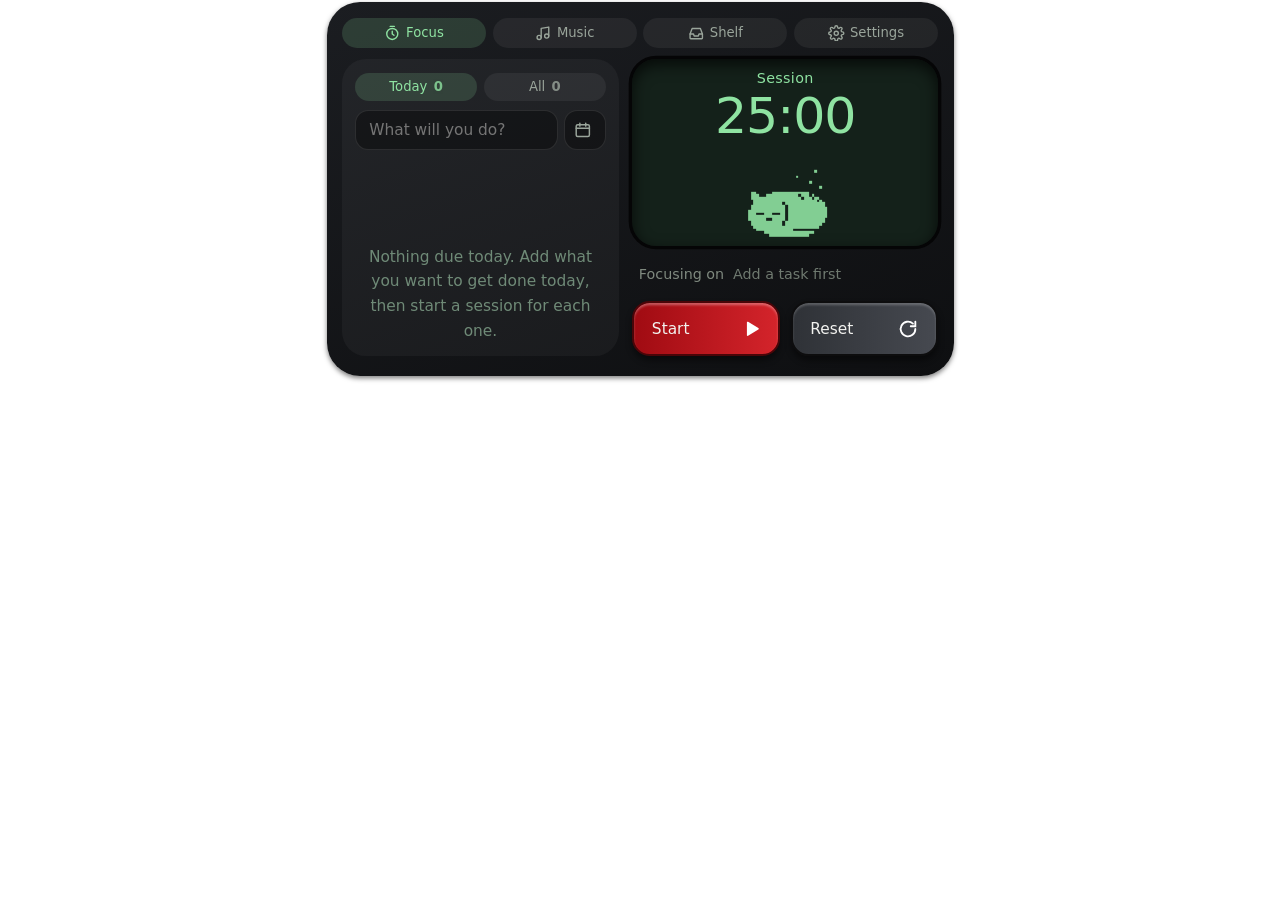
==== commit 84478219: "Landing hero: lock the demo at medium-large and keep the frame exact - Demo scale fixed at 110% (win" ====
--- a/demo/app.html
+++ b/demo/app.html
@@ -2,7 +2,7 @@
 <html lang="en"><head>
 <meta charset="utf-8">
 <title>Pomeowdoro</title>
-<link rel="stylesheet" href="style.css">
+<link rel="stylesheet" href="style.css?v=202611222324">
 <style>html,body{background:transparent}</style></head><body>
 <div id="island">
   <!-- collapsed pill -->
@@ -90,7 +90,7 @@
     <div id="fin"><small id="fa"></small><b id="fb"></b><i id="fc"></i></div>
   </div>
 </div>
-<script src="tauri-stub.js"></script>
-<script src="sprites.js"></script>
-<script src="app.js"></script>
+<script src="tauri-stub.js?v=202611222324"></script>
+<script src="sprites.js?v=202611222324"></script>
+<script src="app.js?v=202611222324"></script>
 </body></html>
